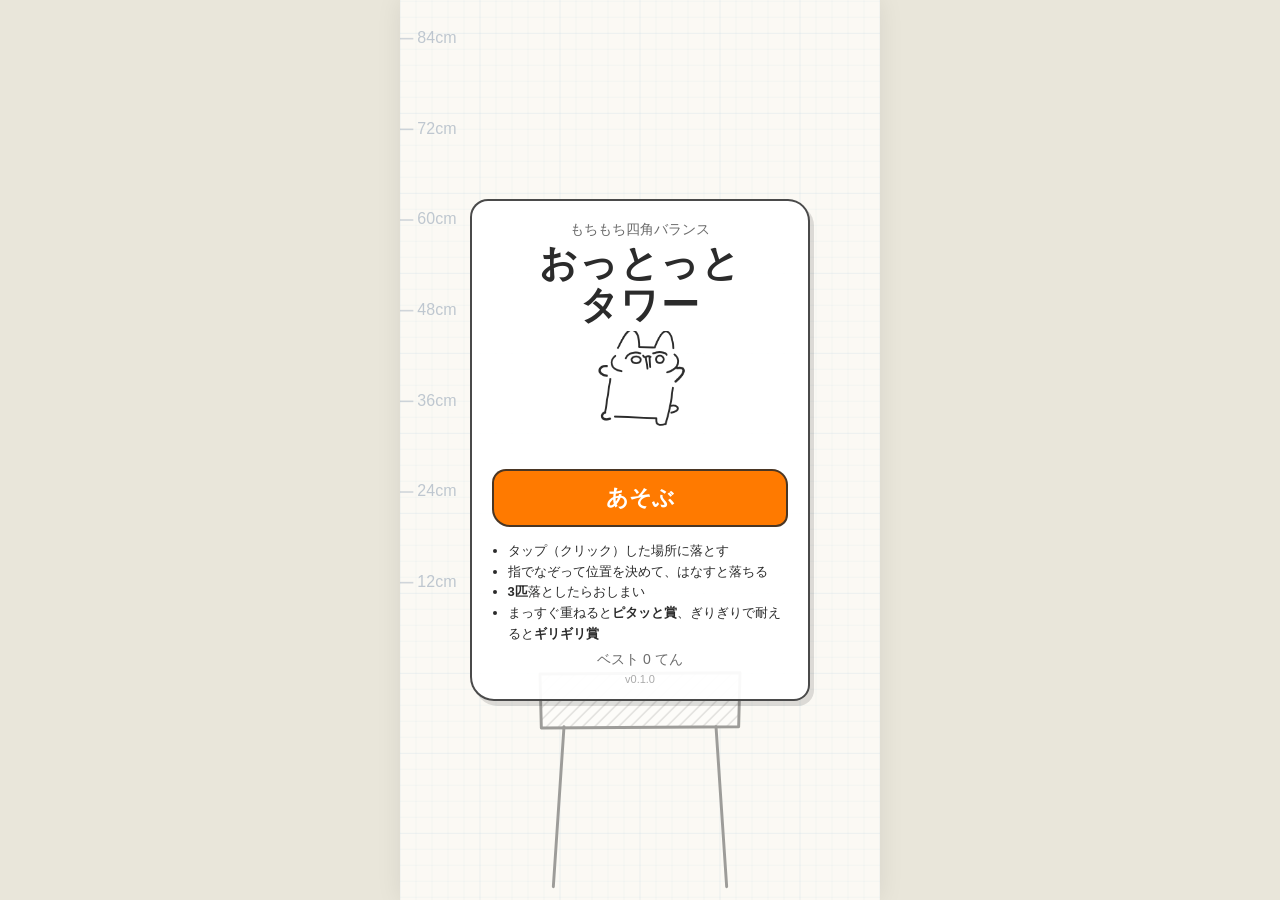
==== game/index.html @ bf1e3cd5 "おっとっとタワーの最初の版を作る（v0.1.0） - 手描きキャラを積み上げる物理バランスゲーム本体（game/） - 箱どうしの 2D 物理エンジンを自前で実装（Box2D-Lite 方式） - ピ" ====
<!doctype html>
<html lang="ja">
  <head>
    <meta charset="utf-8" />
    <meta name="viewport" content="width=device-width, initial-scale=1, maximum-scale=1, user-scalable=no, viewport-fit=cover" />
    <meta name="theme-color" content="#fbfaf4" />
    <meta name="description" content="四角いもちもちの生き物を積み上げる、ブラウザで遊べるバランスゲーム。" />
    <title>おっとっとタワー</title>
    <link rel="icon" href="favicon.svg" type="image/svg+xml" />
    <link rel="stylesheet" href="css/style.css" />
  </head>
  <body>
    <main id="stage">
      <canvas id="game" aria-label="ゲーム画面"></canvas>

      <!-- 遊んでいるあいだの表示 -->
      <header id="hud" class="hidden">
        <div class="hud-left">
          <div class="hud-score"><span id="hud-score">0</span><small>てん</small></div>
          <div class="hud-height">たかさ <span id="hud-height">0.0</span>cm</div>
        </div>
        <div class="hud-right">
          <div id="hud-lives" class="lives" aria-label="のこり"></div>
          <button id="btn-sound" class="icon-btn" type="button" aria-label="音のオン・オフ">♪</button>
        </div>
      </header>

      <!-- タイトル -->
      <section id="title" class="overlay">
        <div class="card">
          <p class="subtitle">もちもち四角バランス</p>
          <h1>おっとっと<br />タワー</h1>
          <canvas id="title-chara" width="200" height="200" aria-hidden="true"></canvas>
          <button id="btn-start" class="btn primary" type="button">あそぶ</button>
          <ul class="howto">
            <li>タップ（クリック）した場所に落とす</li>
            <li>指でなぞって位置を決めて、はなすと落ちる</li>
            <li><b>3匹</b>落としたらおしまい</li>
            <li>まっすぐ重ねると<b>ピタッと賞</b>、ぎりぎりで耐えると<b>ギリギリ賞</b></li>
          </ul>
          <p class="best">ベスト <span id="title-best">0</span> てん</p>
          <p class="version">v<span id="version"></span></p>
        </div>
      </section>

      <!-- ゲームオーバー -->
      <section id="over" class="overlay hidden">
        <div class="card">
          <h2>おっとっと…</h2>
          <p class="result-score"><span id="over-score">0</span><small>てん</small></p>
          <p class="result-sub">たかさ <span id="over-height">0</span>cm ・ <span id="over-count">0</span>匹</p>
          <p id="over-new" class="new hidden">ベスト更新！</p>
          <p class="best">ベスト <span id="over-best">0</span> てん</p>
          <button id="btn-retry" class="btn primary" type="button">もういちど</button>
          <button id="btn-share" class="btn" type="button">結果をシェア</button>
          <button id="btn-title" class="btn ghost" type="button">タイトルへ</button>
        </div>
      </section>

      <div id="toast" class="toast hidden"></div>
    </main>

    <script src="js/config.js"></script>
    <script src="js/physics.js"></script>
    <script src="js/chara.js"></script>
    <script src="js/sound.js"></script>
    <script src="js/game.js"></script>
    <script src="js/main.js"></script>
  </body>
</html>
---- game/css/style.css ----
:root {
  --paper: #fbfaf4;
  --ink: #2b2b2b;
  --muted: #6b6b6b;
  --accent: #ff7a00;
  --accent-ink: #ffffff;
  --card: rgba(255, 255, 255, 0.94);
  --line: rgba(43, 43, 43, 0.85);
  --font: 'Yomogi', 'Hiragino Maru Gothic ProN', 'BIZ UDPGothic', 'Meiryo', sans-serif;
}

* {
  box-sizing: border-box;
}

html,
body {
  margin: 0;
  height: 100%;
  background: #e9e6da;
  color: var(--ink);
  font-family: var(--font);
  overscroll-behavior: none;
  -webkit-user-select: none;
  user-select: none;
  -webkit-tap-highlight-color: transparent;
}

#stage {
  position: relative;
  width: 100%;
  max-width: 480px;
  height: 100%;
  height: 100dvh;
  margin: 0 auto;
  overflow: hidden;
  background: var(--paper);
  box-shadow: 0 0 24px rgba(0, 0, 0, 0.08);
}

#game {
  display: block;
  width: 100%;
  height: 100%;
  touch-action: none;
}

.hidden {
  display: none !important;
}

/* ---------- 遊んでいるあいだの表示 ---------- */
#hud {
  position: absolute;
  inset: 0 0 auto 0;
  display: flex;
  justify-content: space-between;
  align-items: flex-start;
  padding: calc(10px + env(safe-area-inset-top)) 14px 0;
  pointer-events: none;
}

.hud-score {
  font-size: 30px;
  font-weight: bold;
  line-height: 1;
  text-shadow: 0 0 4px var(--paper), 0 0 8px var(--paper);
}

.hud-score small,
.result-score small {
  font-size: 0.45em;
  margin-left: 2px;
}

.hud-height {
  font-size: 14px;
  color: var(--muted);
  margin-top: 4px;
  text-shadow: 0 0 4px var(--paper);
}

.hud-right {
  display: flex;
  align-items: center;
  gap: 8px;
}

.lives {
  display: flex;
  gap: 2px;
}

.lives canvas {
  width: 30px;
  height: 30px;
}

.lives canvas.gone {
  opacity: 0.2;
}

.icon-btn {
  pointer-events: auto;
  width: 36px;
  height: 36px;
  border: 2px solid var(--line);
  border-radius: 50%;
  background: #fff;
  font-size: 16px;
  font-family: var(--font);
  color: var(--ink);
  cursor: pointer;
}

.icon-btn.muted {
  text-decoration: line-through;
  color: var(--muted);
}

/* ---------- タイトル・ゲームオーバー ---------- */
.overlay {
  position: absolute;
  inset: 0;
  display: flex;
  align-items: center;
  justify-content: center;
  padding: 16px;
  background: rgba(251, 250, 244, 0.55);
}

.card {
  width: 100%;
  max-width: 340px;
  padding: 20px 20px 14px;
  text-align: center;
  background: var(--card);
  border: 2.5px solid var(--line);
  border-radius: 18px 22px 16px 24px;
  box-shadow: 4px 5px 0 rgba(43, 43, 43, 0.15);
}

.subtitle {
  margin: 0;
  font-size: 14px;
  color: var(--muted);
}

h1 {
  margin: 4px 0 0;
  font-size: 38px;
  line-height: 1.1;
  letter-spacing: 0.04em;
}

h2 {
  margin: 0 0 6px;
  font-size: 30px;
}

#title-chara {
  display: block;
  width: 130px;
  height: 130px;
  margin: 4px auto 6px;
}

.btn {
  display: block;
  width: 100%;
  margin: 8px 0 0;
  padding: 12px;
  font-family: var(--font);
  font-size: 18px;
  font-weight: bold;
  color: var(--ink);
  background: #fff;
  border: 2.5px solid var(--line);
  border-radius: 14px 16px 12px 18px;
  cursor: pointer;
}

.btn.primary {
  background: var(--accent);
  color: var(--accent-ink);
  font-size: 22px;
}

.btn.ghost {
  border-color: transparent;
  background: transparent;
  font-size: 15px;
  color: var(--muted);
}

.btn:active {
  transform: translateY(2px);
}

.howto {
  margin: 14px 0 6px;
  padding: 0 0 0 1.2em;
  text-align: left;
  font-size: 13px;
  line-height: 1.6;
}

.best {
  margin: 6px 0 0;
  font-size: 14px;
  color: var(--muted);
}

.version {
  margin: 4px 0 0;
  font-size: 11px;
  color: #aaa;
}

.result-score {
  margin: 0;
  font-size: 46px;
  font-weight: bold;
  line-height: 1.1;
}

.result-sub {
  margin: 2px 0 0;
  color: var(--muted);
}

.new {
  margin: 6px 0 0;
  color: #e5484d;
  font-weight: bold;
  animation: pop 0.6s ease-in-out infinite alternate;
}

@keyframes pop {
  from {
    transform: scale(1);
  }
  to {
    transform: scale(1.12);
  }
}

.toast {
  position: absolute;
  left: 50%;
  bottom: calc(24px + env(safe-area-inset-bottom));
  transform: translateX(-50%);
  padding: 8px 14px;
  background: var(--ink);
  color: #fff;
  border-radius: 10px;
  font-size: 14px;
}
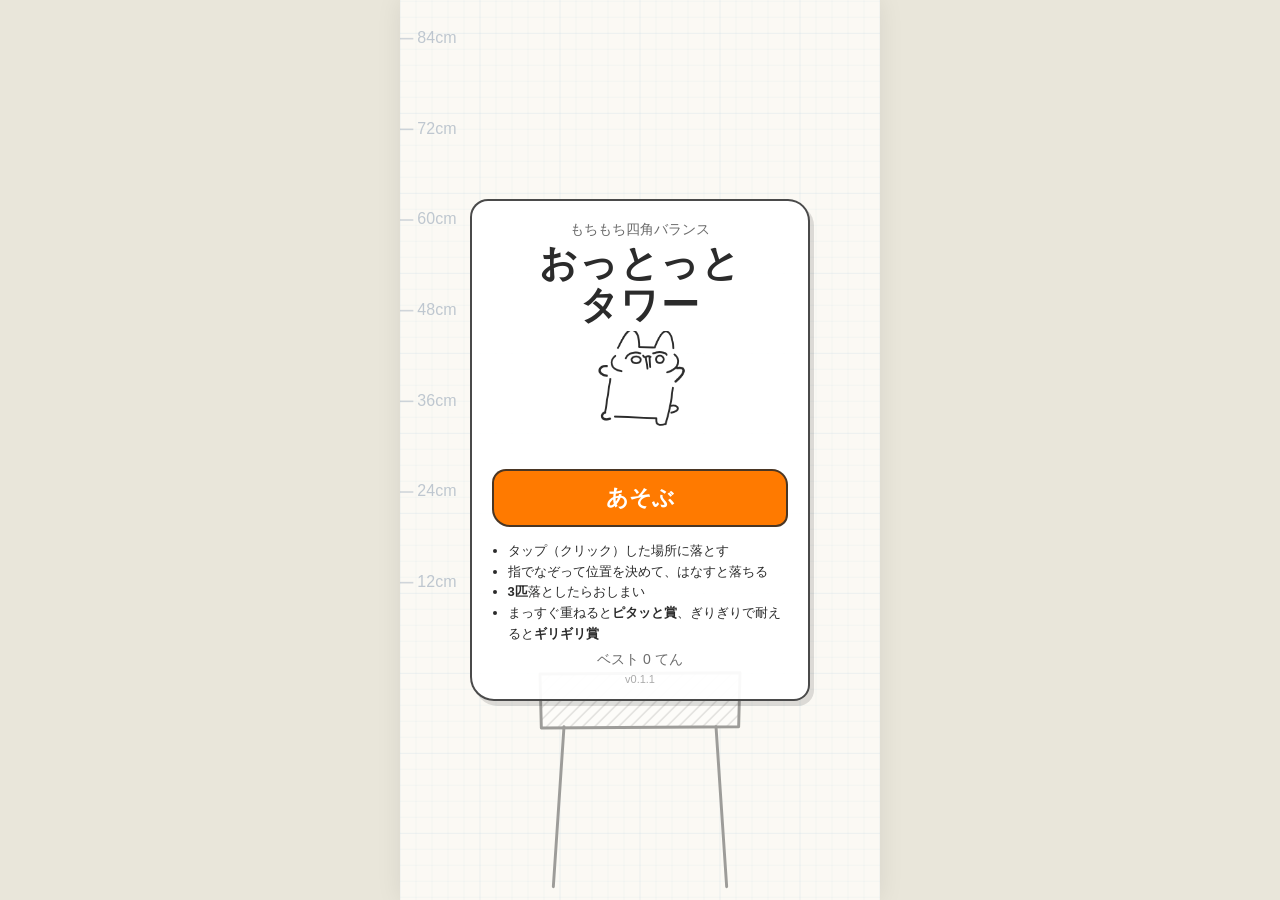
==== commit db6c3c30: "ゲームオーバー画面に「𝕏 にポスト」ボタンを追加する（v0.1.1） 点数・高さ・ゲームの URL・#おっとっとタワー を入れた X の投稿画面を開く。  Co-Authored-By: Claude" ====
--- a/game/index.html
+++ b/game/index.html
@@ -52,6 +52,7 @@
           <p id="over-new" class="new hidden">ベスト更新！</p>
           <p class="best">ベスト <span id="over-best">0</span> てん</p>
           <button id="btn-retry" class="btn primary" type="button">もういちど</button>
+          <button id="btn-post-x" class="btn x" type="button">𝕏 にポスト</button>
           <button id="btn-share" class="btn" type="button">結果をシェア</button>
           <button id="btn-title" class="btn ghost" type="button">タイトルへ</button>
         </div>
--- a/game/css/style.css
+++ b/game/css/style.css
@@ -186,6 +186,11 @@
   font-size: 22px;
 }
 
+.btn.x {
+  background: #111111;
+  color: #ffffff;
+}
+
 .btn.ghost {
   border-color: transparent;
   background: transparent;
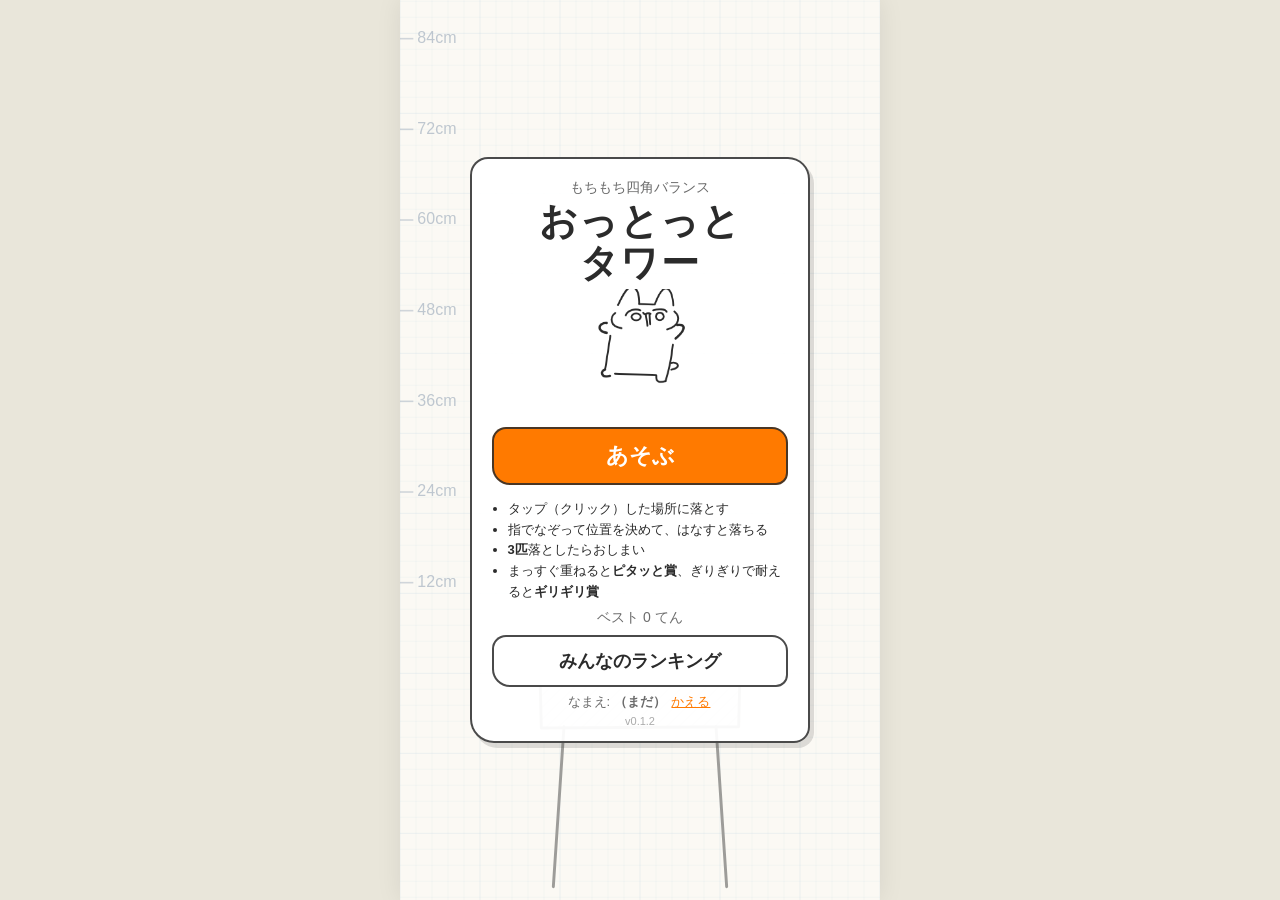
==== commit 7cefba69: "みんなのランキングを追加する（v0.1.2） - Google スプレッドシート（Google Apps Script）にスコアを記録し、1 人 1 件のベストで順位を出す - ゲームオーバー時に自己" ====
--- a/game/index.html
+++ b/game/index.html
@@ -39,6 +39,10 @@
             <li>まっすぐ重ねると<b>ピタッと賞</b>、ぎりぎりで耐えると<b>ギリギリ賞</b></li>
           </ul>
           <p class="best">ベスト <span id="title-best">0</span> てん</p>
+          <div id="title-ranking" class="hidden">
+            <button id="btn-ranking" class="btn" type="button">みんなのランキング</button>
+            <p class="player">なまえ: <b id="title-name"></b> <button id="btn-name" class="link" type="button">かえる</button></p>
+          </div>
           <p class="version">v<span id="version"></span></p>
         </div>
       </section>
@@ -51,11 +55,35 @@
           <p class="result-sub">たかさ <span id="over-height">0</span>cm ・ <span id="over-count">0</span>匹</p>
           <p id="over-new" class="new hidden">ベスト更新！</p>
           <p class="best">ベスト <span id="over-best">0</span> てん</p>
+          <p id="over-rank" class="rank-msg hidden"></p>
           <button id="btn-retry" class="btn primary" type="button">もういちど</button>
+          <button id="btn-over-ranking" class="btn hidden" type="button">みんなのランキング</button>
           <button id="btn-post-x" class="btn x" type="button">𝕏 にポスト</button>
           <button id="btn-share" class="btn" type="button">結果をシェア</button>
           <button id="btn-title" class="btn ghost" type="button">タイトルへ</button>
         </div>
+      </section>
+
+      <!-- みんなのランキング -->
+      <section id="ranking" class="overlay hidden">
+        <div class="card">
+          <h2>みんなのランキング</h2>
+          <ol id="ranking-list" class="ranking-list"></ol>
+          <p id="ranking-status" class="ranking-status"></p>
+          <p id="ranking-mine" class="ranking-mine hidden"></p>
+          <button id="btn-ranking-close" class="btn" type="button">とじる</button>
+        </div>
+      </section>
+
+      <!-- 名前の入力 -->
+      <section id="name-dialog" class="overlay hidden">
+        <form id="name-form" class="card">
+          <h2>なまえ</h2>
+          <p class="name-help">ランキングにのせる名前（<span id="name-max"></span>文字まで）<br />本名ではなくニックネームにしてね</p>
+          <input id="name-input" class="name-input" type="text" autocomplete="nickname" enterkeyhint="done" />
+          <button class="btn primary" type="submit">けってい</button>
+          <button id="btn-name-cancel" class="btn ghost" type="button">やめる</button>
+        </form>
       </section>
 
       <div id="toast" class="toast hidden"></div>
@@ -65,6 +93,7 @@
     <script src="js/physics.js"></script>
     <script src="js/chara.js"></script>
     <script src="js/sound.js"></script>
+    <script src="js/ranking.js"></script>
     <script src="js/game.js"></script>
     <script src="js/main.js"></script>
   </body>
--- a/game/css/style.css
+++ b/game/css/style.css
@@ -123,13 +123,16 @@
   position: absolute;
   inset: 0;
   display: flex;
-  align-items: center;
+  align-items: flex-start;
   justify-content: center;
   padding: 16px;
+  overflow-y: auto;
   background: rgba(251, 250, 244, 0.55);
 }
 
 .card {
+  /* 上下の auto で中央に置く。画面より高いときは上から並べてスクロールできるようにする */
+  margin: auto 0;
   width: 100%;
   max-width: 340px;
   padding: 20px 20px 14px;
@@ -248,6 +251,115 @@
   to {
     transform: scale(1.12);
   }
+}
+
+/* ---------- みんなのランキング・名前の入力 ---------- */
+.player {
+  margin: 6px 0 0;
+  font-size: 13px;
+  color: var(--muted);
+}
+
+.link {
+  padding: 0 2px;
+  border: 0;
+  background: none;
+  font-family: var(--font);
+  font-size: 13px;
+  color: var(--accent);
+  text-decoration: underline;
+  cursor: pointer;
+}
+
+.rank-msg {
+  margin: 6px 0 0;
+  font-size: 15px;
+  font-weight: bold;
+}
+
+.ranking-list {
+  margin: 4px 0 0;
+  padding: 0;
+  list-style: none;
+  max-height: 52vh;
+  overflow-y: auto;
+  text-align: left;
+}
+
+.ranking-list li {
+  display: flex;
+  align-items: baseline;
+  gap: 8px;
+  padding: 6px 4px;
+  border-bottom: 1.5px dashed rgba(43, 43, 43, 0.25);
+}
+
+.ranking-list li.me {
+  background: rgba(255, 122, 0, 0.14);
+  border-radius: 8px;
+}
+
+.ranking-list .r-rank {
+  width: 2.2em;
+  font-weight: bold;
+  text-align: right;
+}
+
+.ranking-list li:nth-child(1) .r-rank {
+  color: #d4a000;
+}
+
+.ranking-list li:nth-child(2) .r-rank {
+  color: #8a8a8a;
+}
+
+.ranking-list li:nth-child(3) .r-rank {
+  color: #b5651d;
+}
+
+.ranking-list .r-name {
+  flex: 1;
+  min-width: 0;
+  overflow: hidden;
+  text-overflow: ellipsis;
+  white-space: nowrap;
+}
+
+.ranking-list .r-score {
+  font-weight: bold;
+}
+
+.ranking-list .r-score small {
+  font-size: 0.75em;
+  font-weight: normal;
+  margin-left: 1px;
+}
+
+.ranking-status,
+.ranking-mine,
+.name-help {
+  margin: 8px 0 0;
+  font-size: 13px;
+  color: var(--muted);
+}
+
+.ranking-status:empty {
+  display: none;
+}
+
+.name-input {
+  display: block;
+  width: 100%;
+  margin: 10px 0 0;
+  padding: 10px 12px;
+  font-family: var(--font);
+  font-size: 18px;
+  color: var(--ink);
+  background: #fff;
+  border: 2.5px solid var(--line);
+  border-radius: 12px;
+  -webkit-user-select: text;
+  user-select: text;
 }
 
 .toast {
